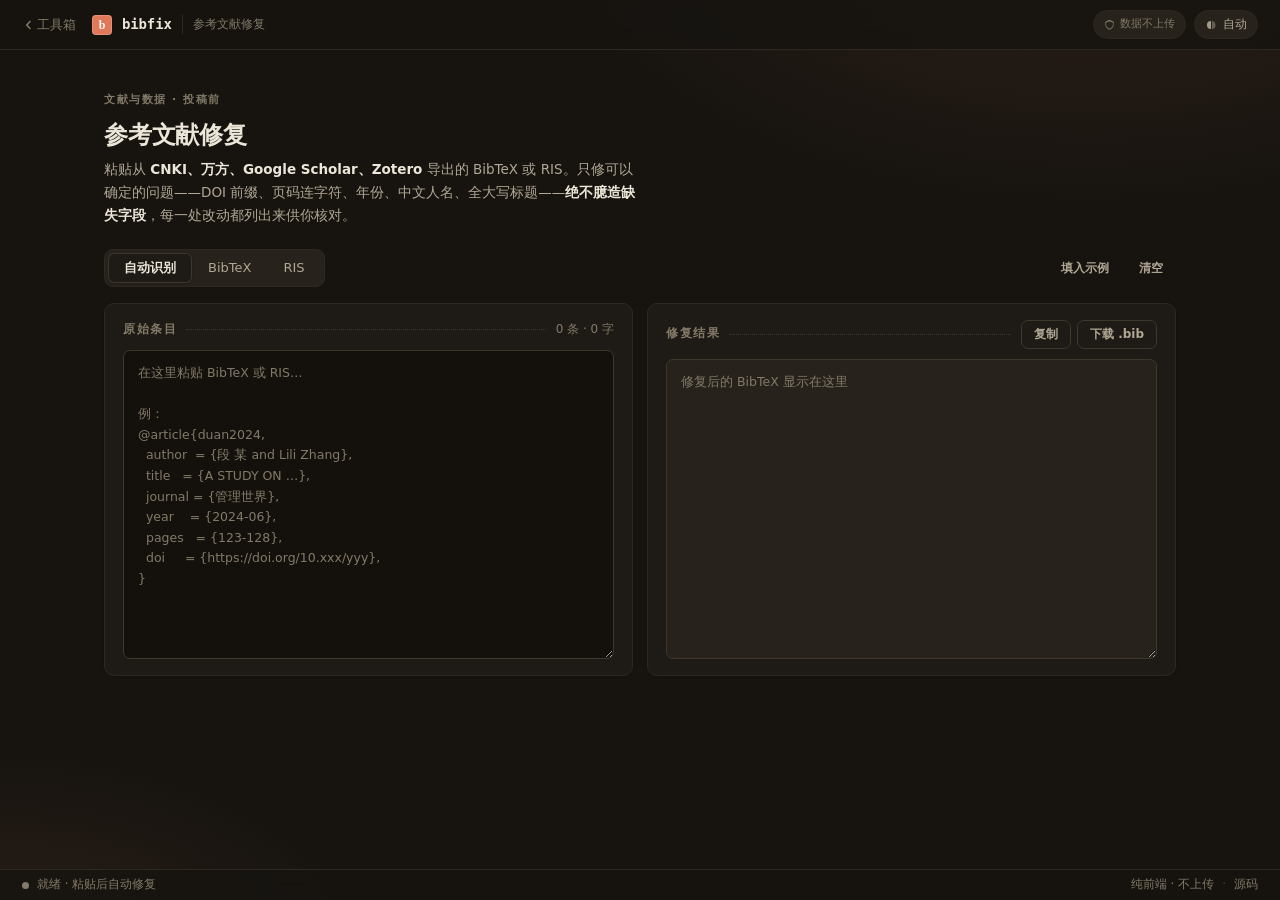
==== bibfix/index.html @ ea1c10a7 "bibfix: 重写解析器（括号计数），RIS→BibTeX 转换与规范引用键 - 解析器不再要求换行闭合，支持引号值、跳过 @comment/@string/@preamble - RIS 类型映射" ====
<!doctype html>
<html lang="zh-CN" data-theme="auto">
<head>
<meta charset="utf-8" />
<meta name="viewport" content="width=device-width, initial-scale=1" />
<title>bibfix — 参考文献修复</title>
<meta name="description" content="粘贴从 CNKI、万方、Google Scholar 导出的 BibTeX / RIS，自动修复 DOI 前缀、页码连字符、年份、中文人名、全大写标题。不臆造缺失字段，逐条列改动。纯浏览器运行。" />
<link rel="icon" href="data:image/svg+xml,%3Csvg xmlns='http://www.w3.org/2000/svg' viewBox='0 0 32 32'%3E%3Crect width='32' height='32' rx='6' fill='%23b23a29'/%3E%3Ctext x='16' y='23' font-family='Georgia,serif' font-size='19' font-weight='bold' fill='%23fdf9f0' text-anchor='middle'%3Eb%3C/text%3E%3C/svg%3E" />
<link rel="stylesheet" href="styles.css" />
</head>
<body>
<div class="page">

  <header class="topbar">
    <div class="brand">
      <a class="back-link" href="../index.html" title="返回工具箱">
        <svg viewBox="0 0 16 16" width="12" height="12" aria-hidden="true"><path fill="currentColor" d="M10.5 2 5 8l5.5 6 1.4-1.4L7.8 8l4.1-4.6Z"/></svg>
        工具箱
      </a>
      <span class="seal" aria-hidden="true">b</span>
      <span class="wordmark">bibfix</span>
      <span class="tag">参考文献修复</span>
    </div>
    <div class="topbar-right">
      <span class="chip" title="所有处理在本机浏览器完成">
        <svg viewBox="0 0 16 16" width="11" height="11" aria-hidden="true"><path fill="currentColor" d="M8 1 2 4v4c0 3.6 2.6 6.8 6 7.8 3.4-1 6-4.2 6-7.8V4L8 1Zm0 2.2L13 5.4v2.6c0 2.8-2 5.3-5 6.2-3-.9-5-3.4-5-6.2V5.4L8 3.2Z"/></svg>
        <span class="chip-label">数据不上传</span>
      </span>
      <button class="theme-toggle" id="themeToggle" type="button" title="切换主题">
        <svg class="ico-auto" viewBox="0 0 16 16" width="12" height="12" aria-hidden="true"><path fill="currentColor" d="M8 1a7 7 0 1 0 0 14A7 7 0 0 1 8 1Zm0 1.6A5.4 5.4 0 0 0 8 13.4V2.6Z" opacity=".9"/><path fill="currentColor" d="M8 1a7 7 0 1 0 0 14A7 7 0 0 1 8 1Zm1.2 1.63a5.4 5.4 0 0 1 0 10.74V2.63Z" opacity=".45"/></svg>
        <svg class="ico-sun" viewBox="0 0 16 16" width="12" height="12" aria-hidden="true"><path fill="currentColor" d="M8 11a3 3 0 1 0 0-6 3 3 0 0 0 0 6Zm0-8.5V.8m0 14.4v-1.7m3.9-9.6 1.2-1.2M2.9 13.1l1.2-1.2m0-7.8L2.9 2.9m10.2 10.2-1.2-1.2M13.5 8h1.7M.8 8h1.7"/></svg>
        <svg class="ico-moon" viewBox="0 0 16 16" width="12" height="12" aria-hidden="true"><path fill="currentColor" d="M6.5 2A6 6 0 0 0 8 13.9 6 6 0 0 1 6.5 2Zm2.8-.9a7.5 7.5 0 1 0 5.6 9.3 6 6 0 0 1-5.6-9.3Z"/></svg>
        <span id="themeLabel">自动</span>
      </button>
    </div>
  </header>

  <main class="main" id="mainUI">

    <div class="intro">
      <p class="eyebrow">文献与数据 · 投稿前</p>
      <h1 class="page-title">参考文献修复</h1>
      <p class="page-desc">粘贴从 <strong>CNKI、万方、Google Scholar、Zotero</strong> 导出的 BibTeX 或 RIS。只修可以确定的问题——DOI 前缀、页码连字符、年份、中文人名、全大写标题——<strong>绝不臆造缺失字段</strong>，每一处改动都列出来供你核对。</p>
    </div>

    <div class="control-row">
      <div class="segmented" id="formatSegment" role="group" aria-label="输入格式">
        <button class="seg active" data-format="auto" type="button">自动识别</button>
        <button class="seg" data-format="bibtex" type="button">BibTeX</button>
        <button class="seg" data-format="ris" type="button">RIS</button>
      </div>
      <div class="quick-actions">
        <button class="btn btn-ghost btn-sm" data-act="sample" type="button">填入示例</button>
        <button class="btn btn-ghost btn-sm" data-act="clear" type="button">清空</button>
      </div>
    </div>

    <div class="two-pane">
      <section class="pane panel" aria-label="原始条目">
        <div class="pane-head">
          <h2 class="panel-title">原始条目</h2>
          <span class="pane-meta num" id="inputMeta">0 条 · 0 字</span>
        </div>
        <textarea id="input" class="editor" spellcheck="false" aria-label="粘贴 BibTeX 或 RIS"
          placeholder="在这里粘贴 BibTeX 或 RIS…&#10;&#10;例：&#10;@article{duan2024,&#10;  author  = {段 某 and Lili Zhang},&#10;  title   = {A STUDY ON …},&#10;  journal = {管理世界},&#10;  year    = {2024-06},&#10;  pages   = {123-128},&#10;  doi     = {https://doi.org/10.xxx/yyy},&#10;}"></textarea>
      </section>

      <section class="pane panel" aria-label="修复结果">
        <div class="pane-head">
          <h2 class="panel-title">修复结果</h2>
          <div class="pane-actions" id="outputActions" hidden>
            <button class="btn btn-secondary btn-sm" data-act="copy-out" type="button">复制</button>
            <button class="btn btn-secondary btn-sm" data-act="download" type="button">下载 .bib</button>
          </div>
        </div>
        <textarea id="output" class="editor" readonly spellcheck="false" aria-label="修复后的 BibTeX" placeholder="修复后的 BibTeX 显示在这里"></textarea>
        <div class="pane-status" id="outputStatus" hidden>
          <span id="summaryLine"></span>
        </div>
      </section>
    </div>

    <section class="changelog panel panel-pad" id="changelog" hidden aria-label="改动清单">
      <h2 class="panel-title">改动清单 <span class="badge badge-accent" id="changeCount"></span></h2>
      <div class="kit-table-wrap">
        <table class="kit-table">
          <thead>
            <tr><th>条目</th><th>字段</th><th>改动前</th><th>改动后</th><th>原因</th></tr>
          </thead>
          <tbody id="clBody"></tbody>
        </table>
      </div>
      <p class="footnote">无法确定正确值的字段（缺失的 DOI、页码等）不会被补写，保持原样。请在排版软件（Zotero / Overleaf / 知网研学）中再核对一遍。</p>
    </section>

    <section class="warnings panel panel-pad" id="warningsBox" hidden aria-label="缺失字段提醒">
      <h2 class="panel-title">缺失字段提醒 <span class="badge badge-wip" id="warnCount"></span></h2>
      <ul class="warn-list" id="warnList"></ul>
    </section>

  </main>

  <div class="api-result" id="apiResult" hidden></div>

  <footer class="statusbar">
    <span class="statusbar-left">
      <span class="status-dot ready" id="statusDot"></span>
      <span id="statusText" aria-live="polite">就绪</span>
    </span>
    <span class="statusbar-right">
      <span>纯前端 · 不上传</span>
      <span class="sep">·</span>
      <a href="https://github.com/icgma/newsroom-kit" target="_blank" rel="noopener">源码</a>
    </span>
  </footer>

</div>

<script src="bibfix.js"></script>
<script src="app.js"></script>
</body>
</html>
---- bibfix/styles.css ----
/* bibfix — styles.css
   设计系统部分由 tools/sync-kit.mjs 从 kit/kit.css 注入（@kit 标记之间），
   本文件下方是 bibfix 专属样式。 */

/* @kit:start */
/* ════════════════════════════════════════════════════════════════
   newsroom-kit · kit.css — 统一设计系统「案头」
   纸墨双主题 · 朱砂点缀 · 学术仪器质感
   本文件是唯一真源；用 `node tools/sync-kit.mjs` 同步到各页面。
   ════════════════════════════════════════════════════════════════ */

/* ── 主题令牌 ─────────────────────────────────────────────── */
:root {
  --bg: #171410;
  --bg-elev: #1e1a15;
  --bg-soft: #27221b;
  --bg-input: #14110d;
  --topbar-bg: rgba(23, 20, 16, 0.82);
  --border: #3d372c;
  --border-soft: #2d2820;
  --fg: #ece6d8;
  --fg-soft: #b0a794;
  --fg-dim: #827a67;
  --accent: #e0785a;
  --accent-strong: #ea9074;
  --accent-wash: rgba(224, 120, 90, 0.11);
  --accent-glow: rgba(224, 120, 90, 0.30);
  --good: #6cb385;
  --good-wash: rgba(108, 179, 133, 0.12);
  --warn: #cfa14e;
  --warn-wash: rgba(207, 161, 78, 0.13);
  --bad: #e0785a;
  --bad-wash: rgba(224, 120, 90, 0.12);
  --info: #8fb0d6;
  --info-wash: rgba(143, 176, 214, 0.12);
  --shadow: 0 1px 2px rgba(0, 0, 0, 0.25);
  --shadow-lift: 0 6px 24px rgba(0, 0, 0, 0.32);
  --radius: 10px;
  --radius-sm: 7px;
  --serif: "Palatino Linotype", Palatino, "Iowan Old Style", "Book Antiqua", Georgia, "Songti SC", "Noto Serif CJK SC", SimSun, serif;
  --sans: -apple-system, BlinkMacSystemFont, "PingFang SC", "Hiragino Sans GB", "Microsoft YaHei", "Segoe UI", system-ui, sans-serif;
  --mono: ui-monospace, "Cascadia Code", "SF Mono", "JetBrains Mono", Menlo, Consolas, monospace;
  color-scheme: dark;
}

:root[data-theme="light"] {
  --bg: #f6f4ee;
  --bg-elev: #fffdf8;
  --bg-soft: #edebe1;
  --bg-input: #fbfaf4;
  --topbar-bg: rgba(246, 244, 238, 0.85);
  --border: #d7d2c3;
  --border-soft: #e5e1d4;
  --fg: #26221a;
  --fg-soft: #5f5849;
  --fg-dim: #877e6c;
  --accent: #b23a29;
  --accent-strong: #93301f;
  --accent-wash: rgba(178, 58, 41, 0.08);
  --accent-glow: rgba(178, 58, 41, 0.22);
  --good: #2f7d4f;
  --good-wash: rgba(47, 125, 79, 0.10);
  --warn: #96690f;
  --warn-wash: rgba(150, 105, 15, 0.12);
  --bad: #b23a29;
  --bad-wash: rgba(178, 58, 41, 0.09);
  --info: #3d5a80;
  --info-wash: rgba(61, 90, 128, 0.10);
  --shadow: 0 1px 2px rgba(60, 50, 30, 0.06);
  --shadow-lift: 0 8px 28px rgba(60, 50, 30, 0.12);
  color-scheme: light;
}

@media (prefers-color-scheme: light) {
  :root:not([data-theme]) {
    --bg: #f6f4ee;
    --bg-elev: #fffdf8;
    --bg-soft: #edebe1;
    --bg-input: #fbfaf4;
    --topbar-bg: rgba(246, 244, 238, 0.85);
    --border: #d7d2c3;
    --border-soft: #e5e1d4;
    --fg: #26221a;
    --fg-soft: #5f5849;
    --fg-dim: #877e6c;
    --accent: #b23a29;
    --accent-strong: #93301f;
    --accent-wash: rgba(178, 58, 41, 0.08);
    --accent-glow: rgba(178, 58, 41, 0.22);
    --good: #2f7d4f;
    --good-wash: rgba(47, 125, 79, 0.10);
    --warn: #96690f;
    --warn-wash: rgba(150, 105, 15, 0.12);
    --bad: #b23a29;
    --bad-wash: rgba(178, 58, 41, 0.09);
    --info: #3d5a80;
    --info-wash: rgba(61, 90, 128, 0.10);
    --shadow: 0 1px 2px rgba(60, 50, 30, 0.06);
    --shadow-lift: 0 8px 28px rgba(60, 50, 30, 0.12);
    color-scheme: light;
  }
}

/* ── 基础 ─────────────────────────────────────────────────── */
* { box-sizing: border-box; }
html { scroll-behavior: smooth; }
body {
  margin: 0;
  font-family: var(--sans);
  background: var(--bg);
  color: var(--fg);
  font-size: 14px;
  line-height: 1.65;
  -webkit-font-smoothing: antialiased;
  text-rendering: optimizeLegibility;
  background-image:
    radial-gradient(880px 480px at 85% -10%, var(--accent-wash), transparent 62%),
    radial-gradient(640px 400px at 0% 110%, var(--accent-wash), transparent 60%);
  background-attachment: fixed;
}
::selection { background: var(--accent-glow); color: var(--fg); }
.page { display: flex; flex-direction: column; min-height: 100vh; }

/* 统计学符号：衬线斜体（APA 惯例）*/
.st { font-family: var(--serif); font-style: italic; }
.st-up { font-family: var(--serif); font-style: normal; }
.num { font-variant-numeric: tabular-nums; }

/* 小节眉（期刊页眉式小标签）*/
.eyebrow {
  font-size: 11px;
  letter-spacing: 0.14em;
  text-transform: uppercase;
  color: var(--fg-dim);
  font-weight: 600;
}

/* ── 顶栏 ─────────────────────────────────────────────────── */
.topbar {
  position: sticky; top: 0; z-index: 20;
  display: flex; align-items: center; justify-content: space-between;
  gap: 12px;
  padding: 0 22px; height: 50px;
  border-bottom: 1px solid var(--border-soft);
  background: var(--topbar-bg);
  backdrop-filter: blur(10px);
}
.brand { display: flex; align-items: center; gap: 10px; min-width: 0; }
.back-link {
  display: inline-flex; align-items: center; gap: 3px;
  color: var(--fg-dim); text-decoration: none; font-size: 13px;
  transition: color 0.12s;
  padding: 4px 6px; margin-left: -6px; border-radius: 5px;
}
.back-link:hover { color: var(--accent); }
.back-link svg { flex-shrink: 0; }
.seal {
  width: 20px; height: 20px; flex-shrink: 0;
  display: inline-flex; align-items: center; justify-content: center;
  background: var(--accent);
  color: #fdf9f0;
  border-radius: 4px;
  font-family: var(--serif);
  font-size: 12px; font-weight: 700; line-height: 1;
  box-shadow: inset 0 0 0 1px rgba(255, 253, 246, 0.18);
  user-select: none;
}
.wordmark { font-family: var(--mono); font-weight: 600; font-size: 14px; letter-spacing: -0.01em; }
.tag {
  font-size: 12px; color: var(--fg-dim); white-space: nowrap;
  padding-left: 10px; border-left: 1px solid var(--border-soft);
  overflow: hidden; text-overflow: ellipsis;
}
.topbar-right { display: flex; align-items: center; gap: 8px; flex-shrink: 0; }

.chip {
  display: inline-flex; align-items: center; gap: 5px;
  padding: 4px 10px;
  font-size: 11px; color: var(--fg-dim);
  background: var(--bg-soft);
  border: 1px solid var(--border-soft);
  border-radius: 999px;
  white-space: nowrap;
}
.chip svg { flex-shrink: 0; }

.theme-toggle {
  display: inline-flex; align-items: center; gap: 6px;
  padding: 5px 10px;
  border: 1px solid var(--border-soft); border-radius: 999px;
  background: var(--bg-soft); color: var(--fg-soft);
  font-size: 12px; font-family: var(--sans); cursor: pointer;
  transition: color 0.12s, border-color 0.12s;
}
.theme-toggle:hover { color: var(--fg); border-color: var(--border); }
.theme-toggle svg { display: none; }
:root[data-theme="auto"] .theme-toggle .ico-auto,
:root[data-theme="light"] .theme-toggle .ico-sun,
:root[data-theme="dark"] .theme-toggle .ico-moon { display: block; }
@media (prefers-color-scheme: light) {
  :root:not([data-theme]) .theme-toggle .ico-auto { display: block; }
}
@media (prefers-color-scheme: dark) {
  :root:not([data-theme]) .theme-toggle .ico-auto { display: block; }
}

/* ── 主布局 ───────────────────────────────────────────────── */
.main {
  flex: 1;
  width: 100%; margin: 0 auto;
  padding: 30px 24px 76px;
}

/* 页头说明 */
.intro { margin-bottom: 22px; }
.page-title {
  margin: 0 0 8px;
  font-family: var(--serif);
  font-size: 24px; font-weight: 600;
  letter-spacing: -0.01em; line-height: 1.25;
}
.page-desc {
  margin: 0;
  font-size: 13.5px; color: var(--fg-soft); line-height: 1.7;
  max-width: 62ch;
}
.page-desc strong { color: var(--fg); font-weight: 600; }

/* ── 卡片 ─────────────────────────────────────────────────── */
.panel {
  background: var(--bg-elev);
  border: 1px solid var(--border-soft);
  border-radius: var(--radius);
  box-shadow: var(--shadow);
}
.panel-pad { padding: 20px 22px; }
.panel-title {
  margin: 0 0 14px;
  font-size: 12px; font-weight: 600;
  letter-spacing: 0.14em; text-transform: uppercase;
  color: var(--fg-dim);
  display: flex; align-items: center; gap: 8px;
}
.panel-title::after {
  content: ""; flex: 1;
  border-top: 1px dotted var(--border);
}

/* ── 按钮 ─────────────────────────────────────────────────── */
.btn {
  display: inline-flex; align-items: center; justify-content: center; gap: 6px;
  padding: 8px 18px;
  border: 1px solid transparent; border-radius: var(--radius-sm);
  font-size: 13px; font-family: var(--sans); font-weight: 600;
  line-height: 1.4; cursor: pointer; text-decoration: none;
  transition: background 0.12s, border-color 0.12s, color 0.12s, transform 0.08s;
  -webkit-user-select: none; user-select: none;
}
.btn:active { transform: translateY(1px); }
.btn:disabled { opacity: 0.45; cursor: not-allowed; transform: none; }
.btn-primary { background: var(--accent); color: #fdf9f0; }
.btn-primary:hover { background: var(--accent-strong); }
.btn-secondary {
  background: var(--bg-elev); color: var(--fg-soft);
  border-color: var(--border);
}
.btn-secondary:hover { color: var(--fg); border-color: var(--fg-dim); }
.btn-ghost {
  background: transparent; color: var(--fg-soft); border-color: transparent;
}
.btn-ghost:hover { color: var(--accent); background: var(--accent-wash); }
.btn-sm { padding: 5px 12px; font-size: 12px; }
.btn svg { flex-shrink: 0; }

/* ── 表单 ─────────────────────────────────────────────────── */
.field { display: flex; flex-direction: column; gap: 5px; min-width: 0; }
.field > label {
  font-size: 12px; color: var(--fg-soft); font-weight: 600;
}
.field input, .field select, .field textarea,
.input {
  padding: 8px 11px;
  border: 1px solid var(--border);
  border-radius: var(--radius-sm);
  background: var(--bg-input);
  color: var(--fg);
  font-size: 14px; font-family: var(--mono);
  font-variant-numeric: tabular-nums;
  outline: none;
  transition: border-color 0.12s, box-shadow 0.12s;
  width: 100%;
}
.field textarea { font-size: 13px; line-height: 1.6; }
.field input::placeholder, .field textarea::placeholder, .input::placeholder {
  color: var(--fg-dim); font-family: var(--sans);
}
.field input:focus, .field select:focus, .field textarea:focus, .input:focus {
  border-color: var(--accent);
  box-shadow: 0 0 0 3px var(--accent-wash);
}
.field .hint { font-size: 11px; color: var(--fg-dim); line-height: 1.5; }
select.input, .field select { font-family: var(--sans); }

/* ── 分段控件 / 标签页 ────────────────────────────────────── */
.segmented {
  display: inline-flex; padding: 3px;
  background: var(--bg-soft);
  border: 1px solid var(--border-soft); border-radius: 9px;
}
.seg {
  padding: 6px 16px; border: none; background: transparent;
  color: var(--fg-soft); font-size: 13px; font-family: var(--sans); font-weight: 500;
  border-radius: 6px; cursor: pointer; white-space: nowrap;
  transition: color 0.12s, background 0.12s, box-shadow 0.12s;
}
.seg:hover { color: var(--fg); }
.seg.active {
  background: var(--bg-elev); color: var(--fg); font-weight: 600;
  box-shadow: inset 0 0 0 1px var(--border), var(--shadow);
}

.tabs {
  display: flex; gap: 2px; flex-wrap: wrap;
  border-bottom: 1px solid var(--border-soft);
}
.tab {
  padding: 8px 14px; margin-bottom: -1px;
  border: none; background: transparent;
  border-bottom: 2px solid transparent;
  color: var(--fg-soft); font-size: 13.5px; font-family: var(--sans);
  cursor: pointer;
  transition: color 0.12s, border-color 0.12s;
}
.tab:hover { color: var(--fg); }
.tab.active { color: var(--accent); border-bottom-color: var(--accent); font-weight: 600; }

/* ── 徽章 ─────────────────────────────────────────────────── */
.badge {
  display: inline-flex; align-items: center; gap: 4px;
  padding: 1px 8px; border-radius: 999px;
  font-size: 11px; font-weight: 600; line-height: 1.7;
}
.badge-live { color: var(--good); background: var(--good-wash); }
.badge-wip { color: var(--warn); background: var(--warn-wash); }
.badge-planned { color: var(--fg-dim); background: var(--bg-soft); }
.badge-accent { color: var(--accent); background: var(--accent-wash); }

/* ── 状态栏（页脚信息并入）───────────────────────────────── */
.statusbar {
  position: fixed; bottom: 0; left: 0; right: 0; z-index: 20;
  display: flex; align-items: center; justify-content: space-between; gap: 12px;
  padding: 5px 22px;
  background: var(--topbar-bg);
  backdrop-filter: blur(10px);
  border-top: 1px solid var(--border-soft);
  font-size: 12px; color: var(--fg-dim);
}
.statusbar-left, .statusbar-right {
  display: inline-flex; align-items: center; gap: 8px;
  min-width: 0; overflow: hidden; white-space: nowrap; text-overflow: ellipsis;
}
.statusbar a { color: var(--fg-dim); text-decoration: none; }
.statusbar a:hover { color: var(--accent); }
.statusbar .sep { opacity: 0.45; }
.status-dot {
  display: inline-block; flex-shrink: 0;
  width: 7px; height: 7px; border-radius: 50%;
}
.status-dot.ready { background: var(--fg-dim); }
.status-dot.ok { background: var(--good); }
.status-dot.error { background: var(--bad); }
.status-dot.busy { background: var(--warn); animation: kit-pulse 1s infinite; }
@keyframes kit-pulse { 0%, 100% { opacity: 1; } 50% { opacity: 0.35; } }

/* ── 复制行（结果 + 复制按钮，不再重叠）─────────────────── */
.copyline {
  display: flex; align-items: stretch; gap: 0;
  background: var(--bg-soft);
  border: 1px solid var(--border-soft);
  border-radius: var(--radius-sm);
  overflow: hidden;
}
.copyline-text {
  flex: 1; min-width: 0;
  padding: 9px 13px;
  font-family: var(--serif);
  font-size: 14px; line-height: 1.6;
  color: var(--fg);
  word-break: break-word;
}
.copyline .copy-btn {
  flex-shrink: 0; align-self: center;
  margin: 0 6px;
  padding: 4px 12px;
  border: 1px solid var(--border);
  border-radius: 6px;
  background: var(--bg-elev);
  color: var(--fg-dim);
  font-size: 12px; font-family: var(--sans);
  cursor: pointer;
  transition: color 0.12s, border-color 0.12s;
}
.copyline .copy-btn:hover { color: var(--accent); border-color: var(--accent); }

/* ── 表格（点线引线，学术账目式）────────────────────────── */
.kit-table { width: 100%; border-collapse: collapse; font-size: 13px; }
.kit-table th {
  text-align: left; font-weight: 600;
  font-size: 11px; letter-spacing: 0.1em; text-transform: uppercase;
  color: var(--fg-dim);
  padding: 6px 10px;
  border-bottom: 1px solid var(--border);
}
.kit-table td {
  padding: 7px 10px;
  border-bottom: 1px dotted var(--border-soft);
  vertical-align: top;
}
.kit-table tr:last-child td { border-bottom: none; }
.kit-table-wrap { overflow-x: auto; }

kbd {
  font-family: var(--mono); font-size: 11px;
  padding: 1px 5px; border-radius: 4px;
  border: 1px solid var(--border);
  border-bottom-width: 2px;
  background: var(--bg-soft); color: var(--fg-soft);
}

/* ── API 结果页（LLM 接口）───────────────────────────────── */
.api-result {
  max-width: 720px; margin: 40px auto;
  padding: 22px 24px;
  background: var(--bg-elev);
  border: 1px solid var(--border-soft);
  border-radius: var(--radius);
  font-family: var(--mono);
  font-size: 13px; line-height: 1.7;
  white-space: pre-wrap;
  word-break: break-word;
  color: var(--fg);
}

/* ── 动效与可访问性 ───────────────────────────────────────── */
@keyframes kit-rise {
  from { opacity: 0; transform: translateY(6px); }
  to { opacity: 1; transform: none; }
}
.rise { animation: kit-rise 0.22s ease-out both; }

:focus-visible {
  outline: 2px solid var(--accent);
  outline-offset: 2px;
  border-radius: 3px;
}

@media (prefers-reduced-motion: reduce) {
  *, *::before, *::after {
    animation-duration: 0.01ms !important;
    animation-iteration-count: 1 !important;
    transition-duration: 0.01ms !important;
  }
  html { scroll-behavior: auto; }
}

@media print {
  .topbar, .statusbar, .btn, .copy-btn { display: none !important; }
  body { background: #fff; }
}

/* ── 响应式 ───────────────────────────────────────────────── */
@media (max-width: 680px) {
  .main { padding: 22px 16px 84px; }
  .topbar { padding: 0 14px; }
  .statusbar { padding: 5px 14px; }
  .tag { display: none; }
  .chip .chip-label { display: none; }
  .page-title { font-size: 20px; }
}

/* ── 滚动条 ───────────────────────────────────────────────── */
::-webkit-scrollbar { width: 10px; height: 10px; }
::-webkit-scrollbar-track { background: transparent; }
::-webkit-scrollbar-thumb {
  background: var(--border);
  border-radius: 5px;
  border: 2px solid var(--bg);
}
::-webkit-scrollbar-thumb:hover { background: var(--fg-dim); }
/* @kit:end */

/* ═══════════════ bibfix 专属 ═══════════════ */

.main { max-width: 1120px; }

.control-row {
  display: flex; align-items: center; justify-content: space-between;
  gap: 12px; flex-wrap: wrap;
  margin-bottom: 16px;
}
.quick-actions { display: flex; gap: 4px; }

.two-pane {
  display: grid;
  grid-template-columns: 1fr 1fr;
  gap: 14px;
  align-items: stretch;
}

.pane { display: flex; flex-direction: column; padding: 16px 18px; }
.pane-head {
  display: flex; align-items: center; justify-content: space-between;
  gap: 10px; margin-bottom: 10px;
}
.pane-head .panel-title { margin: 0; flex: 1; }
.pane-meta { font-size: 12px; color: var(--fg-dim); white-space: nowrap; }
.pane-actions { display: flex; gap: 6px; }

.editor {
  flex: 1; min-height: 300px;
  width: 100%;
  padding: 12px 14px;
  border: 1px solid var(--border);
  border-radius: var(--radius-sm);
  background: var(--bg-input);
  color: var(--fg);
  font-family: var(--mono);
  font-size: 12.5px; line-height: 1.65;
  resize: vertical;
  outline: none;
  transition: border-color 0.12s, box-shadow 0.12s;
}
.editor:focus { border-color: var(--accent); box-shadow: 0 0 0 3px var(--accent-wash); }
.editor::placeholder { color: var(--fg-dim); font-family: var(--sans); font-size: 12.5px; }
#output { background: var(--bg-soft); }

.pane-status {
  margin-top: 10px;
  font-size: 12px; color: var(--fg-soft);
  border-top: 1px dotted var(--border-soft);
  padding-top: 8px;
}

/* 改动清单 */
.changelog, .warnings { margin-top: 14px; }
.cl-entry, .cl-field { font-family: var(--mono); font-size: 12px; white-space: nowrap; }
.cl-before { color: var(--fg-dim); text-decoration: line-through; }
.cl-after { color: var(--good); }
.cl-reason { color: var(--fg-soft); font-size: 12px; }

.footnote {
  margin: 12px 0 0;
  font-size: 12px; color: var(--fg-dim); line-height: 1.6;
}

/* 缺失字段提醒 */
.warn-list { margin: 0; padding: 0; list-style: none; }
.warn-list li {
  padding: 5px 0;
  font-size: 13px; color: var(--fg-soft);
  border-bottom: 1px dotted var(--border-soft);
}
.warn-list li:last-child { border-bottom: none; }
.warn-list code { font-family: var(--mono); font-size: 12px; color: var(--warn); }

@media (max-width: 860px) {
  .two-pane { grid-template-columns: 1fr; }
  .editor { min-height: 220px; }
}
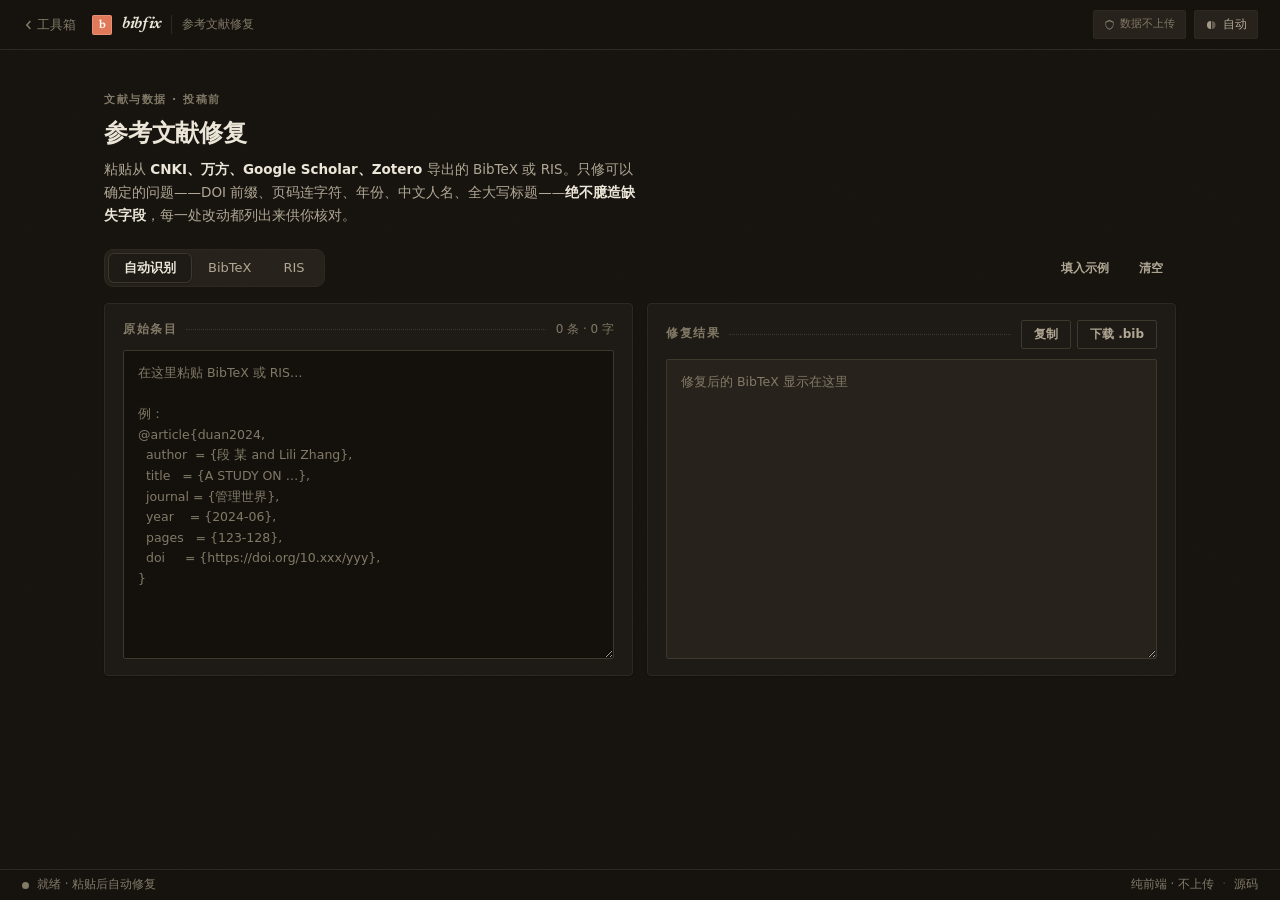
==== commit cc61c4f0: "feat: tidy 清稿 / diffmark 逐字对照 / imgshrink 压图，hub 列表化改版与 Newsreader 本地字体 （并行会话完成的工作，经验证收录） - tidy：零宽字" ====
--- a/bibfix/index.html
+++ b/bibfix/index.html
@@ -3,8 +3,39 @@
 <head>
 <meta charset="utf-8" />
 <meta name="viewport" content="width=device-width, initial-scale=1" />
-<title>bibfix — 参考文献修复</title>
-<meta name="description" content="粘贴从 CNKI、万方、Google Scholar 导出的 BibTeX / RIS，自动修复 DOI 前缀、页码连字符、年份、中文人名、全大写标题。不臆造缺失字段，逐条列改动。纯浏览器运行。" />
+<title>bibfix — BibTeX / RIS 参考文献修复工具（CNKI·万方·Scholar） | newsroom-kit</title>
+<meta name="description" content="粘贴从 CNKI、万方、Google Scholar 导出的 BibTeX / RIS，自动修复 DOI 前缀、页码连字符、年份、中文人名、全大写标题，RIS 自动转 BibTeX 并生成规范引用键。不臆造缺失字段，逐条列改动。纯浏览器运行。" />
+<meta name="keywords" content="参考文献修复,BibTeX,RIS,DOI,CNKI,万方,Zotero,Overleaf,引用格式,文献管理" />
+<meta name="author" content="icgma" />
+<meta name="theme-color" media="(prefers-color-scheme: light)" content="#f6f4ee" />
+<meta name="theme-color" media="(prefers-color-scheme: dark)" content="#171410" />
+<link rel="canonical" href="https://icgma.github.io/newsroom-kit/bibfix/" />
+<meta property="og:type" content="website" />
+<meta property="og:site_name" content="newsroom-kit 新闻人工具箱" />
+<meta property="og:title" content="bibfix — 参考文献修复" />
+<meta property="og:description" content="BibTeX / RIS 自动修复：DOI · 页码 · 年份 · 中文人名 · 不臆造字段。" />
+<meta property="og:url" content="https://icgma.github.io/newsroom-kit/bibfix/" />
+<meta property="og:image" content="https://icgma.github.io/newsroom-kit/assets/og-bibfix.png" />
+<meta property="og:locale" content="zh_CN" />
+<meta name="twitter:card" content="summary_large_image" />
+<meta name="twitter:title" content="bibfix — 参考文献修复" />
+<meta name="twitter:description" content="中文数据库导出的引文问题一键修复，RIS 直接转 BibTeX。" />
+<meta name="twitter:image" content="https://icgma.github.io/newsroom-kit/assets/og-bibfix.png" />
+<script type="application/ld+json">
+{
+  "@context": "https://schema.org",
+  "@type": "WebApplication",
+  "name": "bibfix — 参考文献修复",
+  "url": "https://icgma.github.io/newsroom-kit/bibfix/",
+  "applicationCategory": "UtilitiesApplication",
+  "operatingSystem": "Web",
+  "browserRequirements": "Requires JavaScript",
+  "inLanguage": "zh-CN",
+  "description": "自动修复 BibTeX / RIS 参考文献的常见格式问题，支持 RIS 转 BibTeX 与规范引用键生成。",
+  "offers": { "@type": "Offer", "price": "0", "priceCurrency": "CNY" },
+  "isPartOf": { "@type": "WebSite", "name": "newsroom-kit 新闻人工具箱", "url": "https://icgma.github.io/newsroom-kit/" }
+}
+</script>
 <link rel="icon" href="data:image/svg+xml,%3Csvg xmlns='http://www.w3.org/2000/svg' viewBox='0 0 32 32'%3E%3Crect width='32' height='32' rx='6' fill='%23b23a29'/%3E%3Ctext x='16' y='23' font-family='Georgia,serif' font-size='19' font-weight='bold' fill='%23fdf9f0' text-anchor='middle'%3Eb%3C/text%3E%3C/svg%3E" />
 <link rel="stylesheet" href="styles.css" />
 </head>
@@ -116,7 +147,7 @@
 
 </div>
 
-<script src="bibfix.js"></script>
-<script src="app.js"></script>
+<script src="bibfix.js" defer></script>
+<script src="app.js" defer></script>
 </body>
 </html>
--- a/bibfix/styles.css
+++ b/bibfix/styles.css
@@ -34,11 +34,11 @@
   --info: #8fb0d6;
   --info-wash: rgba(143, 176, 214, 0.12);
   --shadow: 0 1px 2px rgba(0, 0, 0, 0.25);
-  --shadow-lift: 0 6px 24px rgba(0, 0, 0, 0.32);
-  --radius: 10px;
-  --radius-sm: 7px;
-  --serif: "Palatino Linotype", Palatino, "Iowan Old Style", "Book Antiqua", Georgia, "Songti SC", "Noto Serif CJK SC", SimSun, serif;
-  --sans: -apple-system, BlinkMacSystemFont, "PingFang SC", "Hiragino Sans GB", "Microsoft YaHei", "Segoe UI", system-ui, sans-serif;
+  --shadow-lift: 0 8px 28px rgba(0, 0, 0, 0.38);
+  --radius: 4px;
+  --radius-sm: 2px;
+  --serif: "Newsreader", "Iowan Old Style", "Palatino Linotype", Palatino, "Songti SC", "STSong", "Noto Serif CJK SC", SimSun, serif;
+  --sans: "PingFang SC", "Hiragino Sans GB", "Source Han Sans SC", "Noto Sans SC", "Microsoft YaHei", "Segoe UI", system-ui, sans-serif;
   --mono: ui-monospace, "Cascadia Code", "SF Mono", "JetBrains Mono", Menlo, Consolas, monospace;
   color-scheme: dark;
 }
@@ -66,8 +66,8 @@
   --bad-wash: rgba(178, 58, 41, 0.09);
   --info: #3d5a80;
   --info-wash: rgba(61, 90, 128, 0.10);
-  --shadow: 0 1px 2px rgba(60, 50, 30, 0.06);
-  --shadow-lift: 0 8px 28px rgba(60, 50, 30, 0.12);
+  --shadow: 0 1px 1px rgba(60, 50, 30, 0.05);
+  --shadow-lift: 0 10px 28px rgba(40, 30, 16, 0.10);
   color-scheme: light;
 }
 
@@ -95,10 +95,44 @@
     --bad-wash: rgba(178, 58, 41, 0.09);
     --info: #3d5a80;
     --info-wash: rgba(61, 90, 128, 0.10);
-    --shadow: 0 1px 2px rgba(60, 50, 30, 0.06);
-    --shadow-lift: 0 8px 28px rgba(60, 50, 30, 0.12);
+    --shadow: 0 1px 1px rgba(60, 50, 30, 0.05);
+    --shadow-lift: 0 10px 28px rgba(40, 30, 16, 0.10);
     color-scheme: light;
   }
+}
+
+/* ── 字体（两条路径：工具子目录优先，入口页回退）─────────── */
+@font-face {
+  font-family: "Newsreader";
+  font-style: normal;
+  font-weight: 400;
+  font-display: swap;
+  src: url("../assets/fonts/newsreader-400.woff2") format("woff2"),
+       url("assets/fonts/newsreader-400.woff2") format("woff2");
+}
+@font-face {
+  font-family: "Newsreader";
+  font-style: italic;
+  font-weight: 400;
+  font-display: swap;
+  src: url("../assets/fonts/newsreader-400-italic.woff2") format("woff2"),
+       url("assets/fonts/newsreader-400-italic.woff2") format("woff2");
+}
+@font-face {
+  font-family: "Newsreader";
+  font-style: normal;
+  font-weight: 600;
+  font-display: swap;
+  src: url("../assets/fonts/newsreader-600.woff2") format("woff2"),
+       url("assets/fonts/newsreader-600.woff2") format("woff2");
+}
+@font-face {
+  font-family: "Newsreader";
+  font-style: italic;
+  font-weight: 600;
+  font-display: swap;
+  src: url("../assets/fonts/newsreader-600-italic.woff2") format("woff2"),
+       url("assets/fonts/newsreader-600-italic.woff2") format("woff2");
 }
 
 /* ── 基础 ─────────────────────────────────────────────────── */
@@ -113,13 +147,23 @@
   line-height: 1.65;
   -webkit-font-smoothing: antialiased;
   text-rendering: optimizeLegibility;
-  background-image:
-    radial-gradient(880px 480px at 85% -10%, var(--accent-wash), transparent 62%),
-    radial-gradient(640px 400px at 0% 110%, var(--accent-wash), transparent 60%);
-  background-attachment: fixed;
+}
+body::before {
+  content: "";
+  position: fixed;
+  inset: 0;
+  pointer-events: none;
+  z-index: 0;
+  opacity: 0.045;
+  background-image: url("data:image/svg+xml;utf8,<svg xmlns='http://www.w3.org/2000/svg' width='180' height='180'><filter id='n'><feTurbulence type='fractalNoise' baseFrequency='0.85' numOctaves='4' stitchTiles='stitch'/><feColorMatrix values='0 0 0 0 0.15  0 0 0 0 0.12  0 0 0 0 0.08  0 0 0 0.55 0'/></filter><rect width='100%' height='100%' filter='url(%23n)'/></svg>");
+}
+:root[data-theme="light"] body::before,
+:root:not([data-theme]) body::before { opacity: 0.035; }
+@media (prefers-color-scheme: dark) {
+  :root:not([data-theme]) body::before { opacity: 0.045; }
 }
 ::selection { background: var(--accent-glow); color: var(--fg); }
-.page { display: flex; flex-direction: column; min-height: 100vh; }
+.page { display: flex; flex-direction: column; min-height: 100vh; position: relative; z-index: 1; }
 
 /* 统计学符号：衬线斜体（APA 惯例）*/
 .st { font-family: var(--serif); font-style: italic; }
@@ -159,13 +203,13 @@
   display: inline-flex; align-items: center; justify-content: center;
   background: var(--accent);
   color: #fdf9f0;
-  border-radius: 4px;
+  border-radius: 2px;
   font-family: var(--serif);
   font-size: 12px; font-weight: 700; line-height: 1;
   box-shadow: inset 0 0 0 1px rgba(255, 253, 246, 0.18);
   user-select: none;
 }
-.wordmark { font-family: var(--mono); font-weight: 600; font-size: 14px; letter-spacing: -0.01em; }
+.wordmark { font-family: var(--serif); font-weight: 600; font-size: 16px; letter-spacing: -0.02em; font-style: italic; }
 .tag {
   font-size: 12px; color: var(--fg-dim); white-space: nowrap;
   padding-left: 10px; border-left: 1px solid var(--border-soft);
@@ -179,7 +223,7 @@
   font-size: 11px; color: var(--fg-dim);
   background: var(--bg-soft);
   border: 1px solid var(--border-soft);
-  border-radius: 999px;
+  border-radius: var(--radius-sm);
   white-space: nowrap;
 }
 .chip svg { flex-shrink: 0; }
@@ -187,7 +231,7 @@
 .theme-toggle {
   display: inline-flex; align-items: center; gap: 6px;
   padding: 5px 10px;
-  border: 1px solid var(--border-soft); border-radius: 999px;
+  border: 1px solid var(--border-soft); border-radius: var(--radius-sm);
   background: var(--bg-soft); color: var(--fg-soft);
   font-size: 12px; font-family: var(--sans); cursor: pointer;
   transition: color 0.12s, border-color 0.12s;
@@ -337,7 +381,7 @@
 /* ── 徽章 ─────────────────────────────────────────────────── */
 .badge {
   display: inline-flex; align-items: center; gap: 4px;
-  padding: 1px 8px; border-radius: 999px;
+  padding: 1px 8px; border-radius: var(--radius-sm);
   font-size: 11px; font-weight: 600; line-height: 1.7;
 }
 .badge-live { color: var(--good); background: var(--good-wash); }
